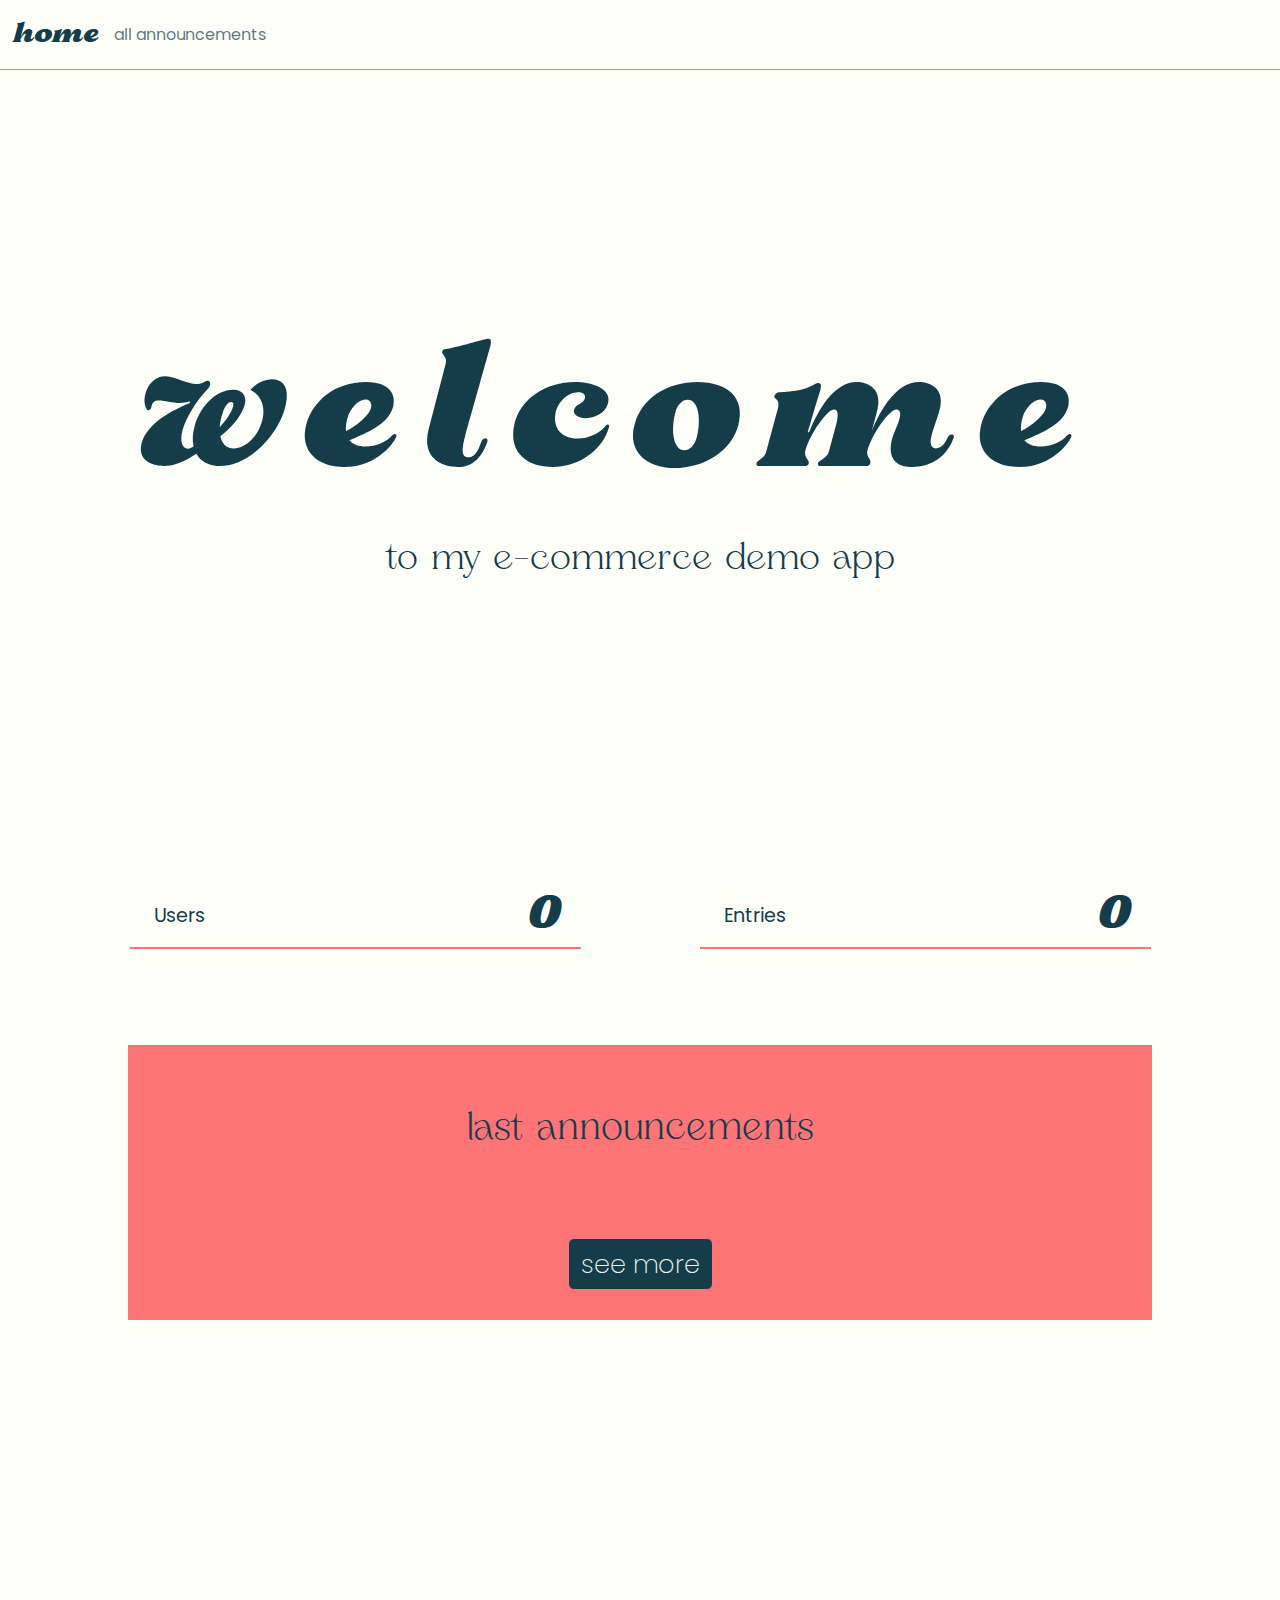
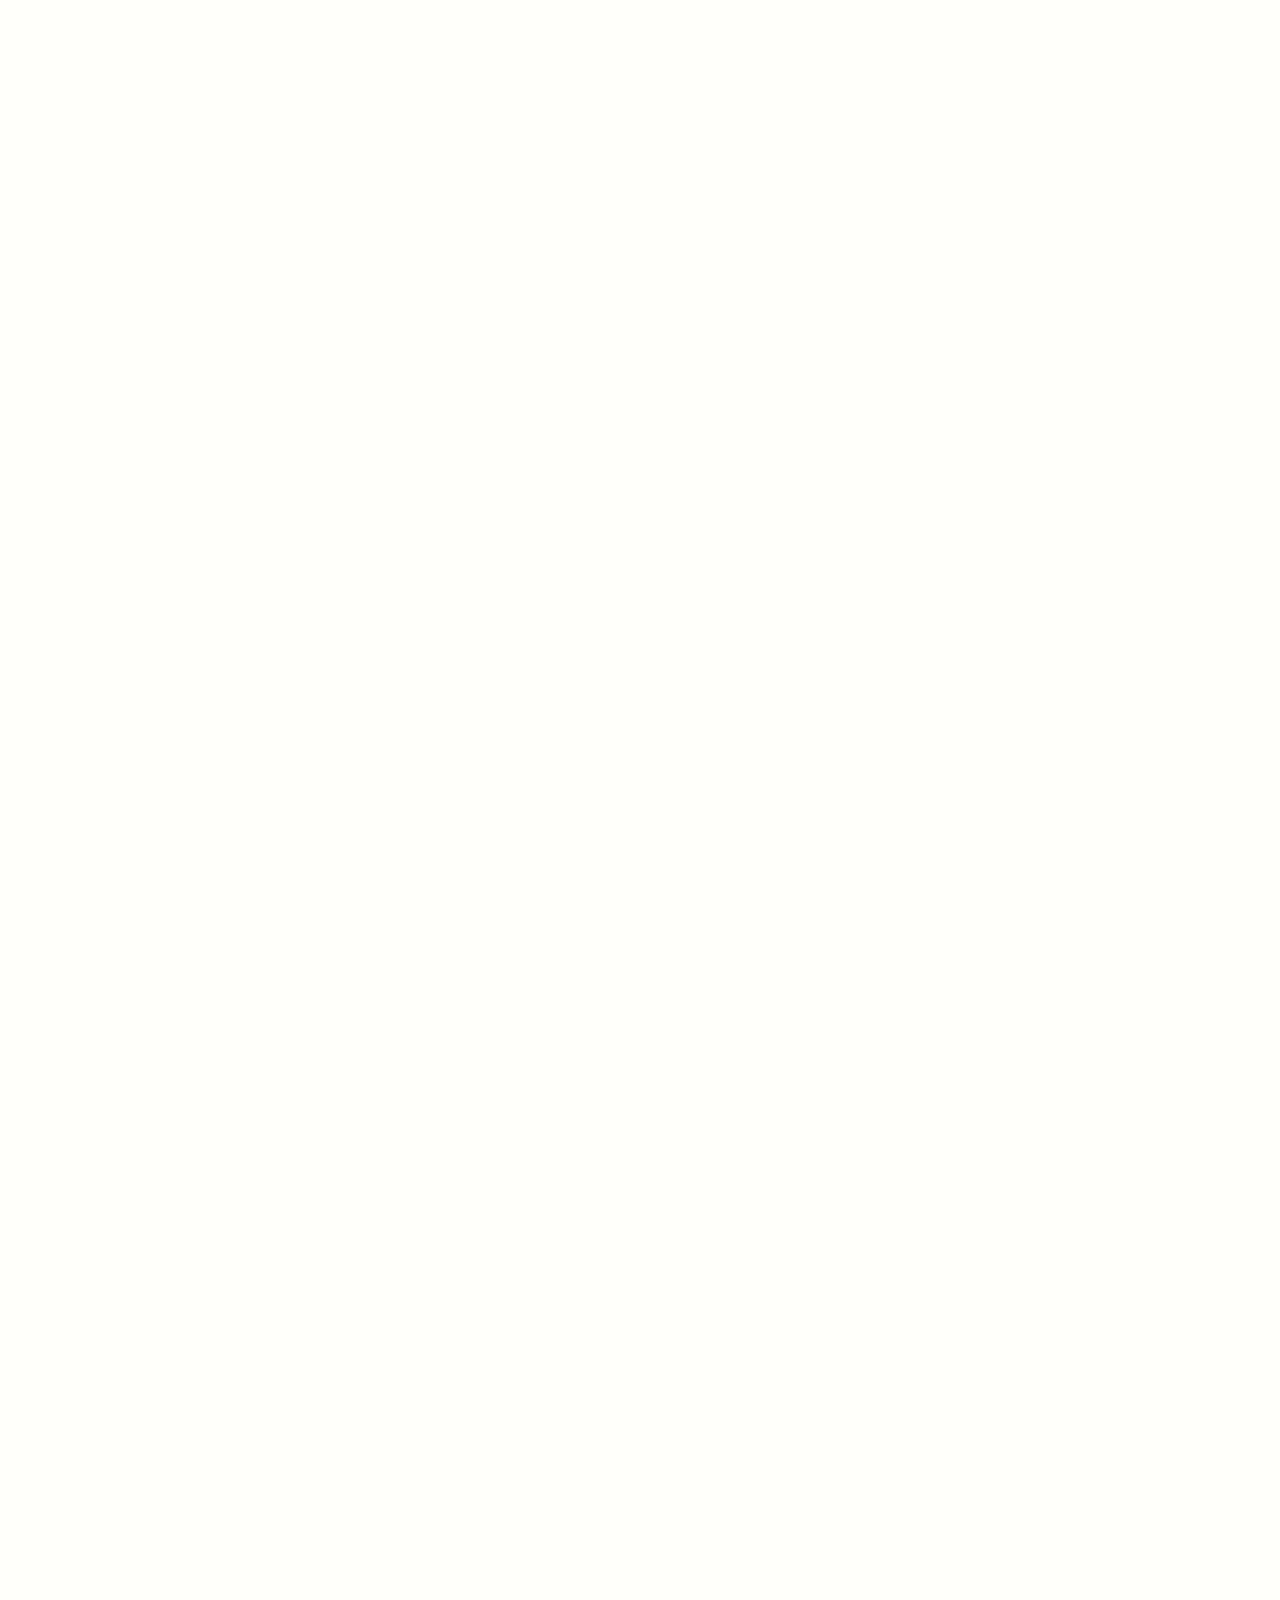
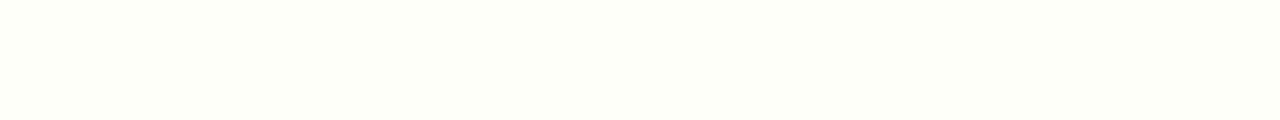
==== index.html @ d99366f7 "last announcements dynamic cards complete" ====
<!doctype html>
<html lang="en">
  <head>
    <meta charset="utf-8">
    <meta name="viewport" content="width=device-width, initial-scale=1">

    <title>E-commerce Demo</title>

    <!-- bootstrap -->
    <link href="https://cdn.jsdelivr.net/npm/bootstrap@5.3.3/dist/css/bootstrap.min.css" rel="stylesheet" integrity="sha384-QWTKZyjpPEjISv5WaRU9OFeRpok6YctnYmDr5pNlyT2bRjXh0JMhjY6hW+ALEwIH" crossorigin="anonymous">
    <!-- my css -->
    <link rel="stylesheet" href="root.css">
    <link rel="stylesheet" href="style.css">
    <!-- media queries -->
    <link rel="stylesheet" href="media-query-index.css">
    <!-- fonts -->
    <link rel="preconnect" href="https://fonts.googleapis.com">
    <link rel="preconnect" href="https://fonts.gstatic.com" crossorigin>
    <link href="https://fonts.googleapis.com/css2?family=Rubik+Doodle+Shadow&display=swap" rel="stylesheet">
    <link rel="preconnect" href="https://fonts.googleapis.com">
    <link rel="preconnect" href="https://fonts.gstatic.com" crossorigin>
    <link href="https://fonts.googleapis.com/css2?family=Poppins:ital,wght@0,100;0,200;0,300;0,400;0,500;0,600;0,700;0,800;0,900;1,100;1,200;1,300;1,400;1,500;1,600;1,700;1,800;1,900&display=swap" rel="stylesheet">
    <!-- fontawsome -->
    <link rel="stylesheet" href="https://cdnjs.cloudflare.com/ajax/libs/font-awesome/6.5.1/css/all.min.css" integrity="sha512-DTOQO9RWCH3ppGqcWaEA1BIZOC6xxalwEsw9c2QQeAIftl+Vegovlnee1c9QX4TctnWMn13TZye+giMm8e2LwA==" crossorigin="anonymous" referrerpolicy="no-referrer" />

  </head>
  <body id="index">

    <!-- navbar -->
    <nav class="navbar navbar-expand-lg sticky-top">
        <div class="container-fluid">
          <a class="navbar-brand" href="index.html">home</a>
          <button class="navbar-toggler" type="button" data-bs-toggle="collapse" data-bs-target="#navbarNav" aria-controls="navbarNav" aria-expanded="false" aria-label="Toggle navigation">
            <div class="navbar-toggler-icon"></div>
          </button>
          <div class="collapse navbar-collapse" id="navbarNav">
            <ul class="navbar-nav">
              <li class="nav-item">
                <a class="nav-link-custom" aria-current="page" href="#">all announcements</a>
              </li>
            </ul>
          </div>
        </div>
    </nav>

    <!-- header -->
    <header class="d-flex align-items-center justify-content-center flex-column">
        <h1 id="title">
          <div style="--index:0">w</div>
          <div style="--index:1">e</div>
          <div style="--index:2">l</div>
          <div style="--index:3">c</div>
          <div style="--index:4">o</div>
          <div style="--index:5">m</div>
          <div style="--index:6">e</div>
        </h1>
        <h2>to my e-commerce demo app</h2>
    </header>

    <!-- statistics -->
    <div class="container container-small">
      <div class="row mb-5 pb-5 justify-content-around statistics-row">
        <div class="col-12 col-md-5 mt-4">
          <div class="d-flex justify-content-between align-items-end border-statistics w-100 px-4">
            <p class="d-inline-block subject-stat">Users</p>
            <p class="d-inline-block numbers-stat" id="reg-users">0</p>
          </div>
        </div>
        <div class="col-12 col-md-5 mt-4">
          <div class="d-flex justify-content-between align-items-end border-statistics w-100 px-4">
            <p class="d-inline-block subject-stat">Entries</p>
            <p class="d-inline-block numbers-stat" id="total-ann">0</p>
          </div>
        </div>
      </div>
    </div>

    <!-- last announcements -->
    <div class="last-ann-container text-center">
      <h3>last announcements</h3>
      <div class="row m-0 px-5 text-start" id="cards-wrapper">
        <!-- dynamic cards -->
      </div>
      <div id="last-ann-bnt-wrapper">
        <button id="last-ann-btn" class="btn mt-4">see more</button>
      </div>
    </div>

    <main>
      <div class="container" style="height: 2000px;">
      </div>
    </main>

    <!-- js links -->
    <script src="https://cdn.jsdelivr.net/npm/bootstrap@5.3.3/dist/js/bootstrap.bundle.min.js" integrity="sha384-YvpcrYf0tY3lHB60NNkmXc5s9fDVZLESaAA55NDzOxhy9GkcIdslK1eN7N6jIeHz" crossorigin="anonymous"></script>
    <script src="script.js"></script>

  </body>
</html>
---- root.css ----
:root {
    --white: rgb(255, 255, 250);
    --cream: rgb(235, 245, 238);
    --pink: rgb(255, 116, 119);
    --dark: rgb(20, 60, 73);
}

.myBorder {
    border: 1px solid red;
}

.myBorderTwo {
    border: 1px solid blue;
}

* {
    color: var(--dark);
    font-family: "poppins", "helvetica", sans-serif;
}

body {
    background-color: var(--white);
}


@font-face {
    font-family: "ElanorBold";
    src: url(./my-fonts/ElanorFreePersonalUse-ExBdIt.otf);
}

@font-face {
    font-family: "ElanorLight";
    src: url(./my-fonts/ElanorFreePersonalUse-ExtLt.otf);
}
---- style.css ----
/* NAVBAR */

.navbar {
    background-color: var(--white);
    border-bottom: 1px solid var(--pink);
    color: var(--black);
}

.navbar-brand {
    font-family: "ElanorBold";
    font-size: 1.8rem;
    color: var(--dark);
}

#index .nav-link-custom {
    color: rgba(20, 60, 73, 0.7);
    text-decoration: none;

    &:hover {
        color: var(--dark);
    }

    &:active {
        color: var(--dark);
    }
}


/* HEADER */

#index header {
    height: 85vh;
}

#index h2 {
    font-family: "ElanorLight";
}

#title div {
    font-family: "ElanorBold";
    display: inline-block;
    animation: welcomeHalf 2s ease-in-out infinite;
    animation-delay: calc(.15s*var(--index));
}

@keyframes welcomeFull {
    0% {
        color: var(--black);
        transform: translateX(-40px);
        letter-spacing: 10px;
    }
    30%{
        color: var(--pink);
    }
    50% {
        transform: translateX(60px);
        letter-spacing: 44px;
    }
    60% {
        color: var(--dark);
    }
    100% {
        transform: translateX(-40px);
        letter-spacing: 10px;
    }
}

@keyframes welcomeHalf {
    0%, 10% {
        color: var(--black);
    }
    50% {
        color: var(--pink);
    }
    90%, 100% {
        color: var(--black);
    }
}


/* STATISTICS */


.border-statistics {
    border-bottom: 2px solid var(--pink);
}

.subject-stat {
    font-family: "poppins", Helvetica, sans-serif;
    font-weight: 400;
    font-size: 1.2rem;
}

.numbers-stat {
    font-family: "ElanorBold";
    font-size: 3rem;
    transform: translateY(20px);
}


/* LAST ANNOUNCEMENTS */

.cards-wrapper {
    transition: 1s ease;
    padding-right: 100px;
}

::-webkit-scrollbar{
    background: transparent;

}

html {
    scroll-behavior: smooth;
}

.last-ann-container {
    margin: 0 10%;
    background-color: var(--pink);
    padding-bottom: 30px;

    & h3 {
        font-family: "ElanorLight";
        font-size: calc(1.8rem + .9vw);
        margin: 0;
        padding: 60px 0;
    }
}

.card-img-top {
    width: 100%;
    padding-top: 50%;
    border: 20px solid white;
    background-size: contain;
    background-origin: padding-box;
    background-position: center;
    background-repeat: no-repeat;
    background-color: var(--white);
}

.card-body {
    background-color: var(--cream);
    border-radius: 0 0 0.375rem 0.375rem;

    & h5 {
        font-weight: 400;
        font-size: calc(.7rem + .8vw);
    }

    & .card-text {
        font-weight: 200;
        font-size: calc(.7rem + .3vw);
    }

    & .price {
        font-weight: 400;
        font-size: calc(.7rem + .3vw);
    }
}


.fa-bag-shopping {
    font-size: 1.2rem;
}

.btn-buy {
    border: 1px solid var(--pink);
    background-color: var(--pink);

    &:hover {
        border: 1px solid var(--dark);
        background-color: var(--cream);
        color: var(--dark);
    }

    &:active {
        box-shadow: inset 0 0 2px 0px var(--dark);
    }
}

#last-ann-btn {
    font-weight: 200;
    font-size: calc(1.2rem + .5vw);
    border: 1px solid var(--pink);
    background-color: var(--dark);
    color: var(--cream);

    &:hover {
        border: 1px solid var(--dark);
        background-color: var(--cream);
        color: var(--dark);
    }

    &:active {
        box-shadow: inset 0 0 2px 0px var(--dark);
    }
}
---- media-query-index.css ----
/* Extra small */
@media (max-width: 575px) {

    /* HEADER */

    #title div {
        font-size: 18vw;
        letter-spacing: -5px;
        transform: translateX(-1.1vw);
    }

    #index h2 {
        font-size: 5.5vw;
    }

    /* STATISTICS */
    .container-small {
        width: 80%;
    }

    /* LAST ANNOUNCEMENTS */
    #cards-wrapper {
        overflow-x: auto; 
        flex-wrap: nowrap;
    }

}
  
/* Small */
@media (min-width: 576px) {

    /* HEADER */

    #title div {
        font-size: 18vw;
        transform: translateX(-0.8vw);
    }

    #index h2 {
        font-size: 4vw;
    }

}
  
/* Medium */
@media (min-width: 769px) {

    /* HEADER */
    #index h2 {
        font-size: 3vw;
    }

}
  
/* Large */
@media (min-width: 992px) {

    /* HEADER */
    #title div {
        font-size: 14vw;
        letter-spacing: 10px;
        transform: translateX(-40px);
        animation: welcomeFull 2s ease-in-out infinite;
        animation-delay: calc(.15s*var(--index));
    }
}
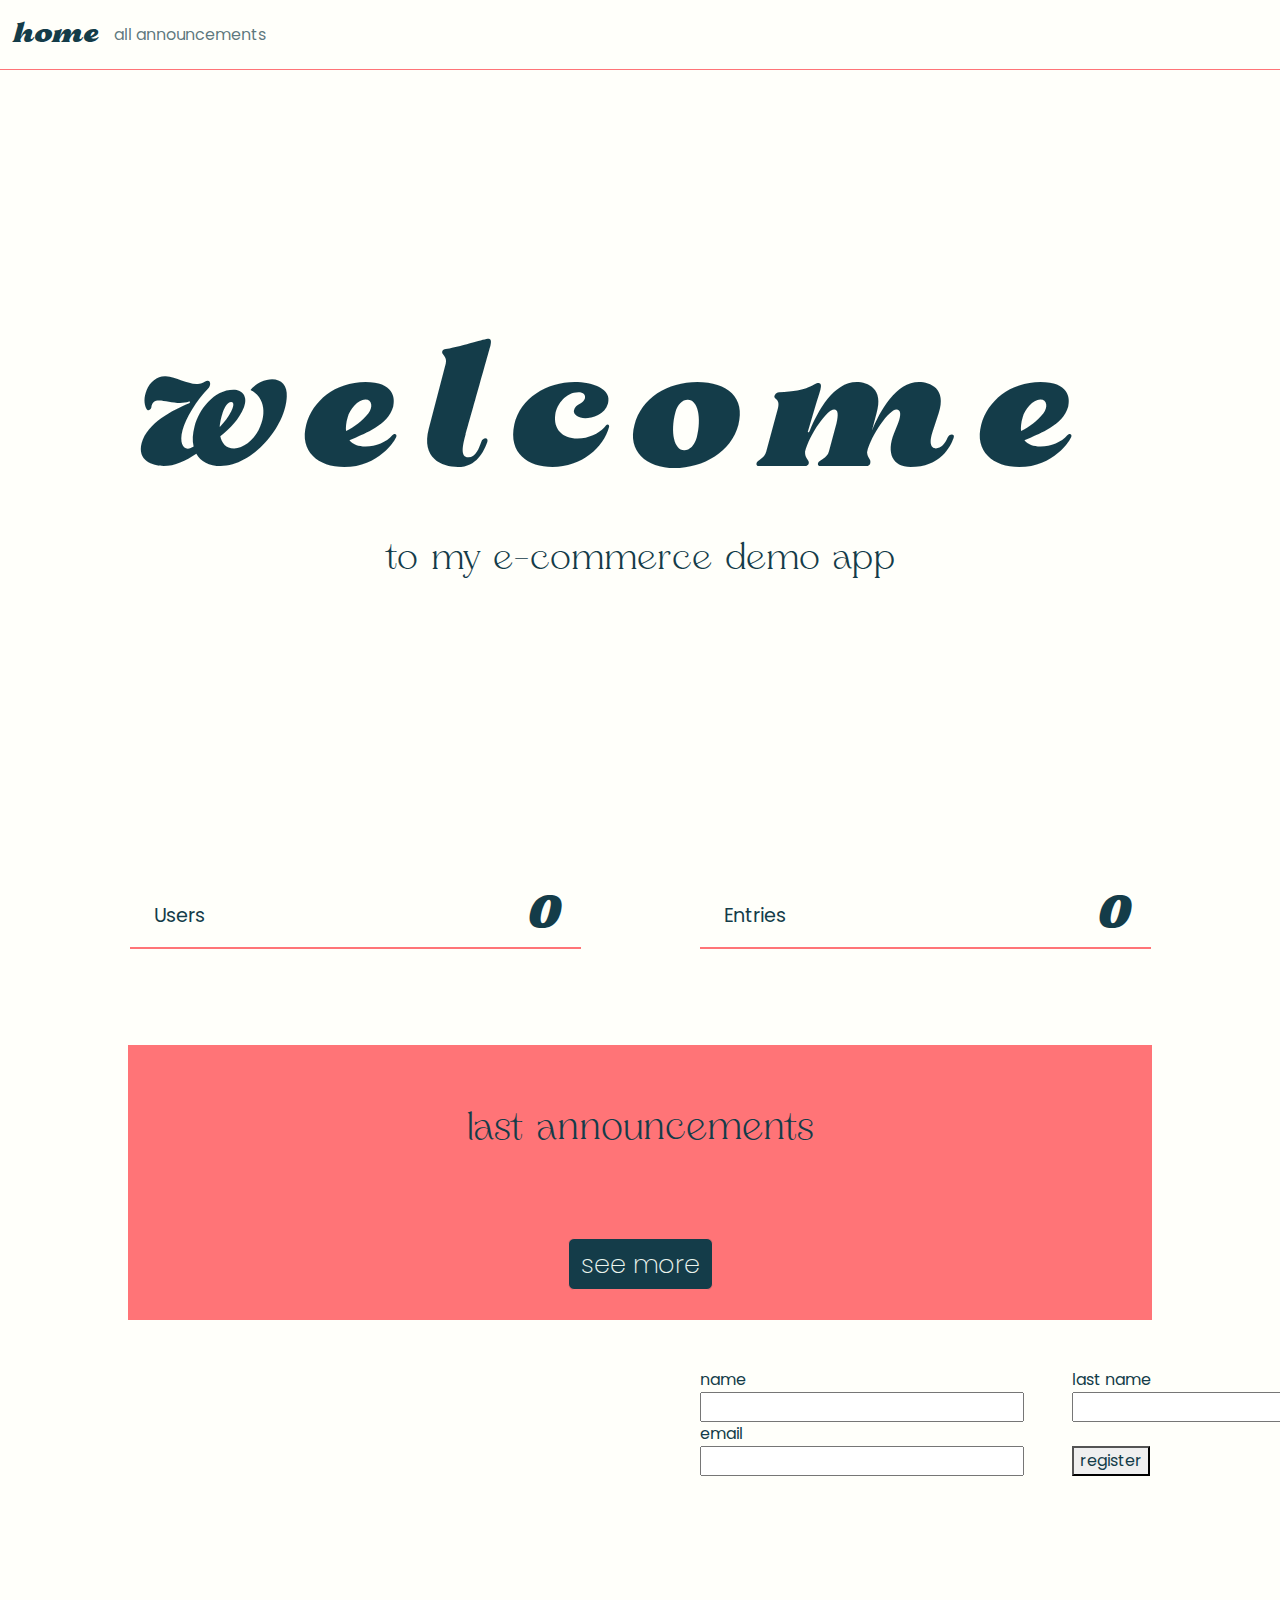
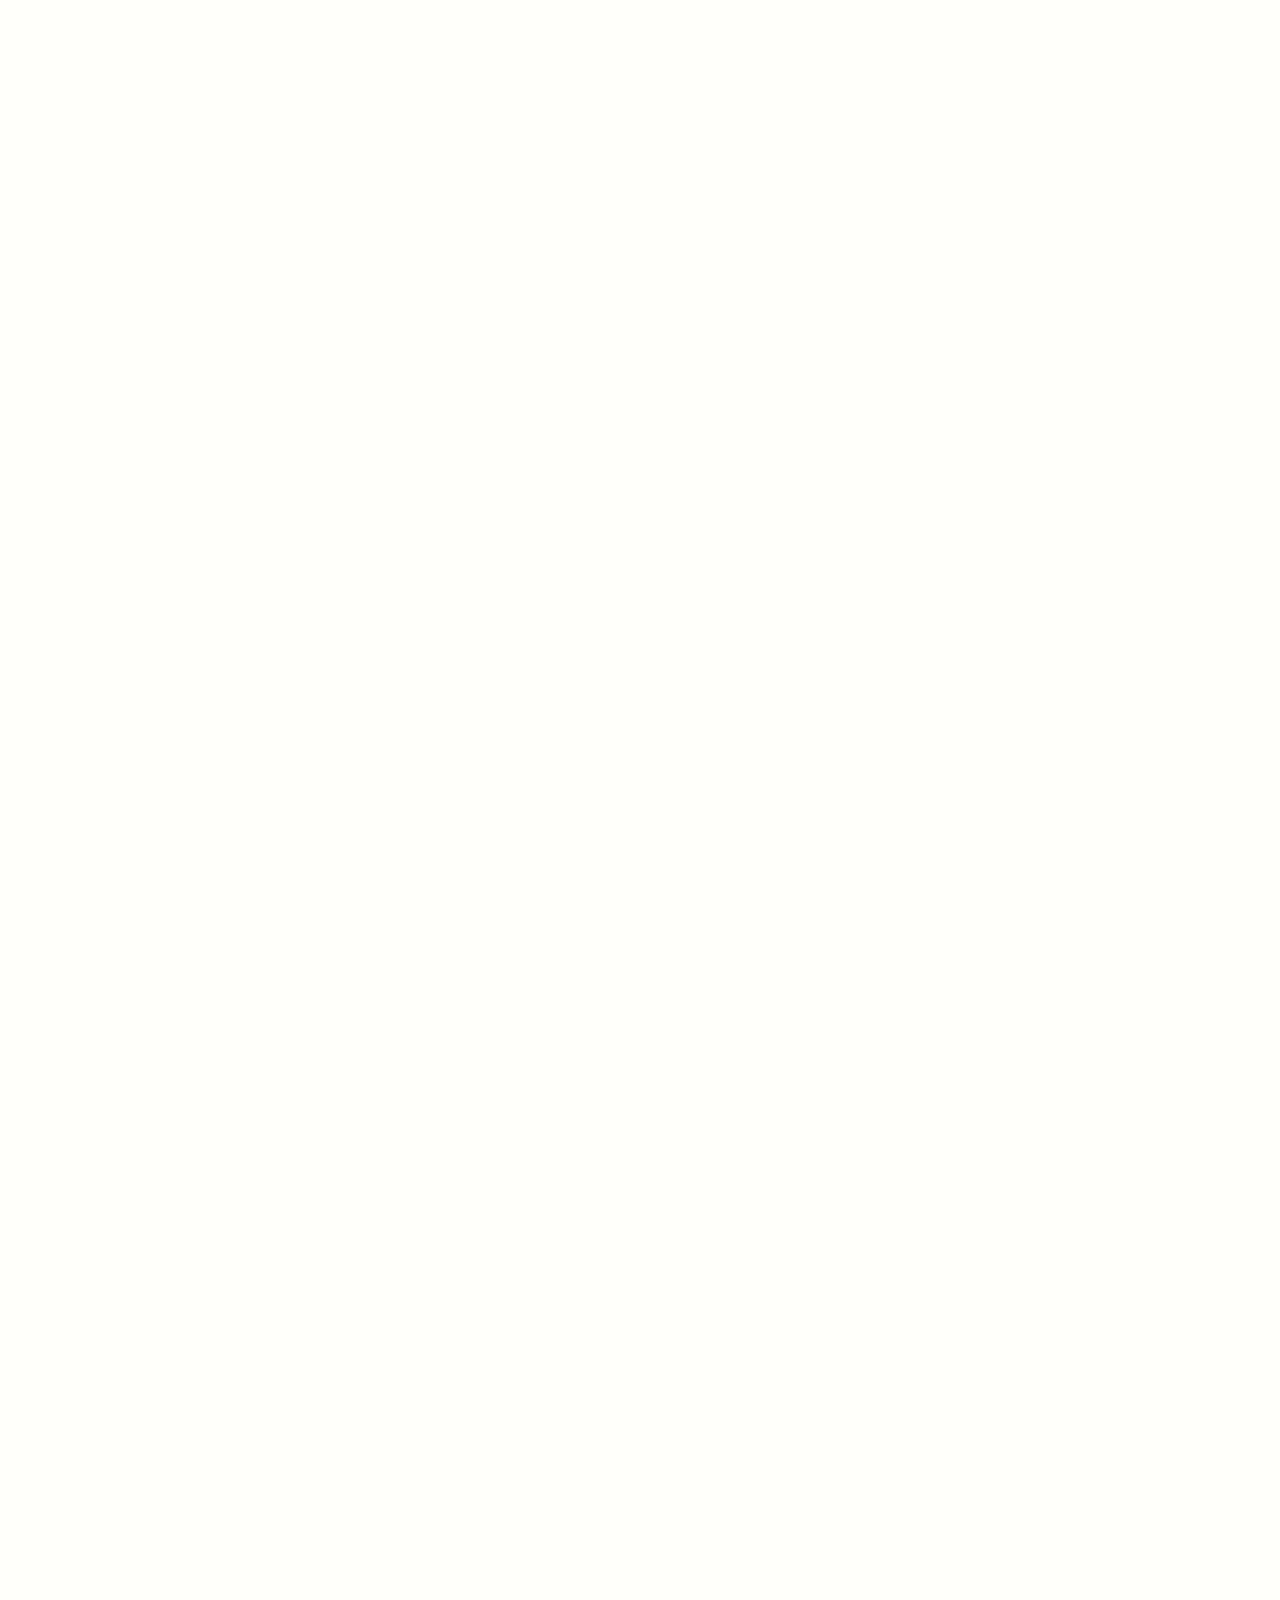
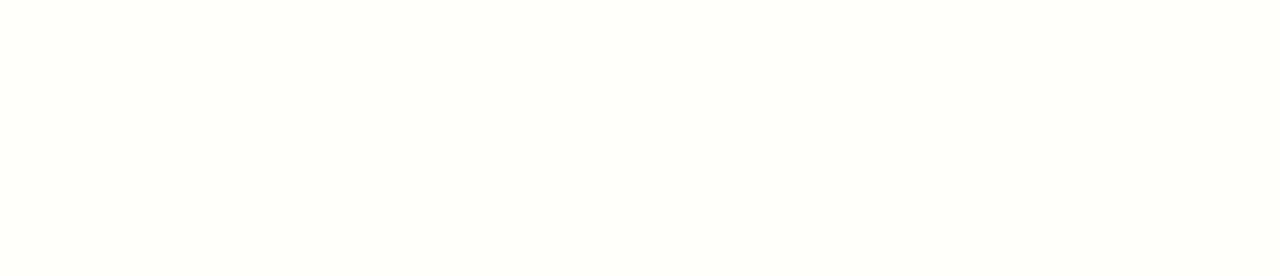
==== commit 3bb989cd: "half day commit, start section promotion" ====
--- a/index.html
+++ b/index.html
@@ -86,6 +86,43 @@
       </div>
     </div>
 
+    <!-- promotion -->
+    <div class="container mt-5">
+      <div class="row justify-content-around">
+
+
+        <div class="col-12 col-md-5">
+          
+        </div>
+
+
+        <div class="col-12 col-md-5">
+          <div class="d-flex">
+            <div class="me-5">
+              <label for="name" class="d-block">name</label>
+              <input name="name" type="text">
+            </div>
+            <div>
+              <label for="last-name" class="d-block">last name</label>
+              <input name="last-name" type="text">
+            </div>
+          </div>
+          <div class="d-flex">
+            <div class="me-5">
+              <label for="email" class="d-block ">email</label>
+              <input name="email" type="email">
+            </div>
+            <div class="mt-auto">
+              <button id="btn-register">register</button>
+            </div>
+          </div>
+        </div>
+
+
+      </div>
+    </div>
+
+
     <main>
       <div class="container" style="height: 2000px;">
       </div>
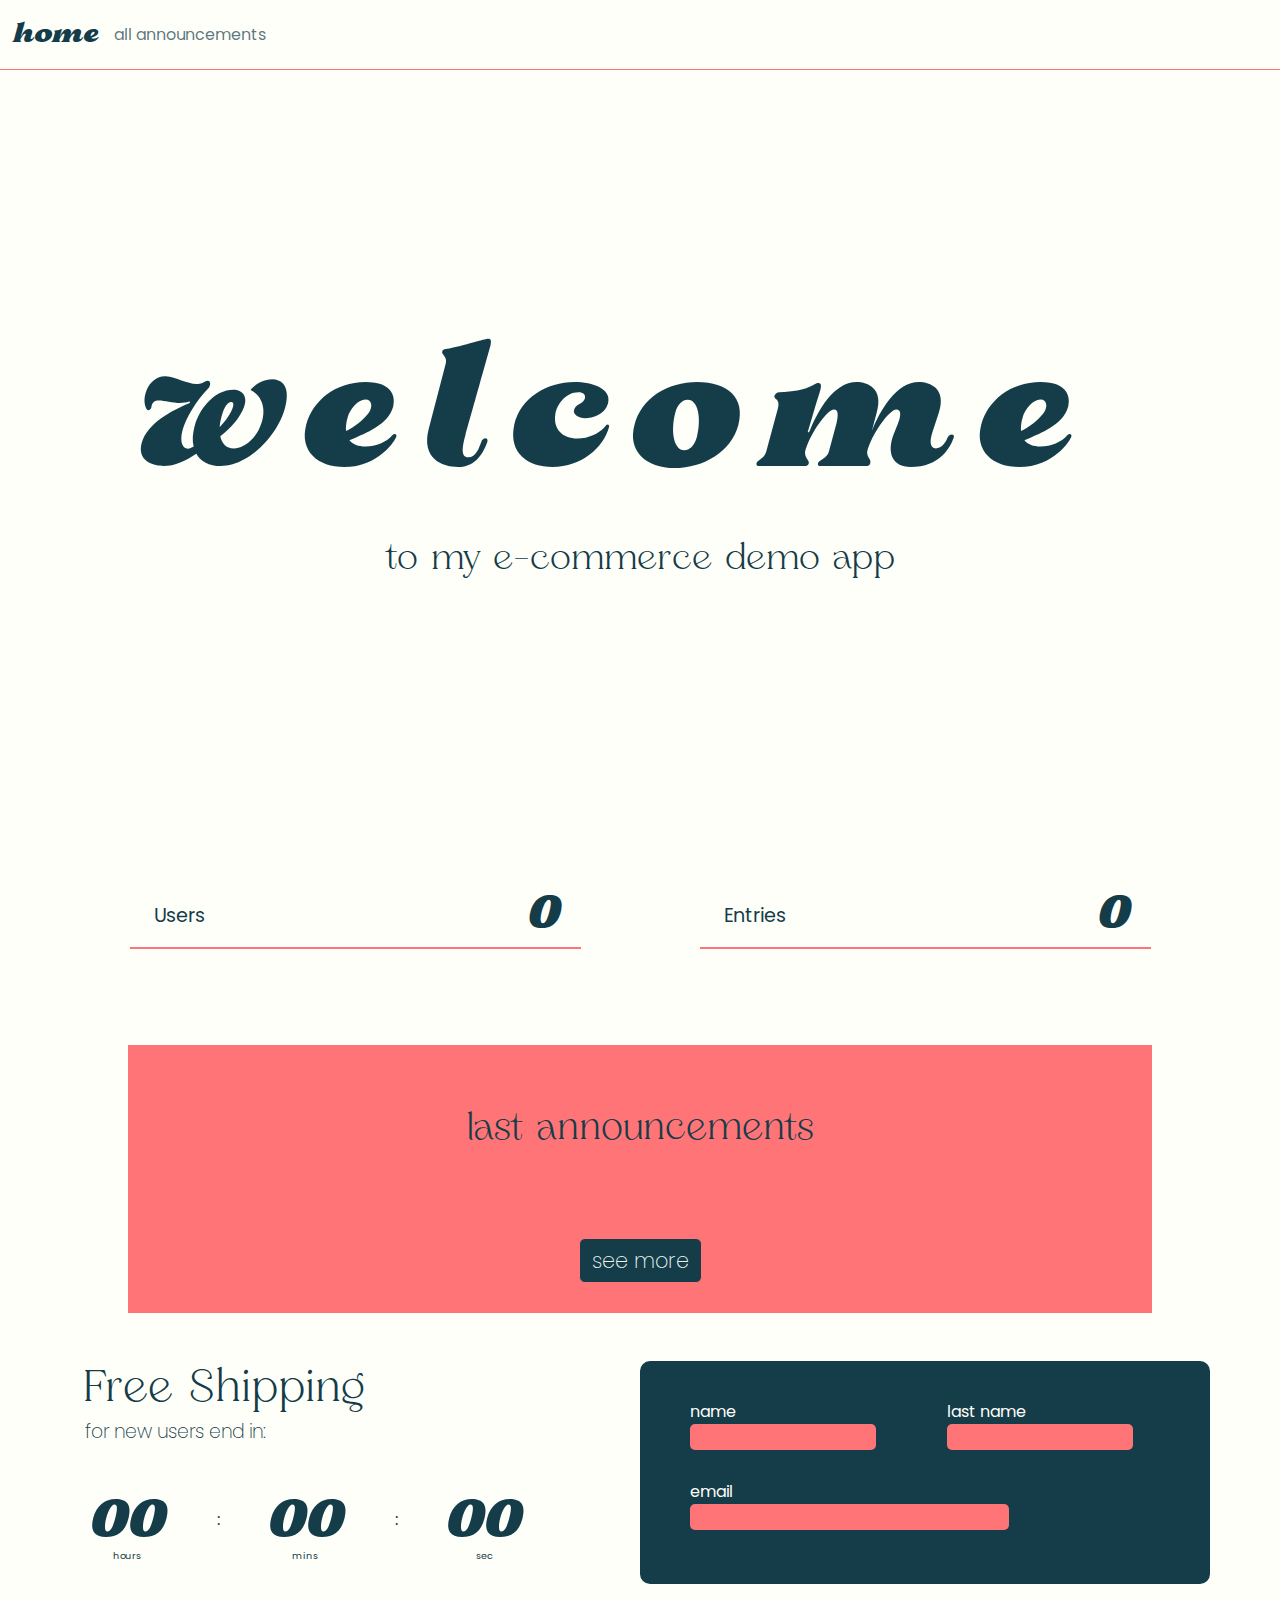
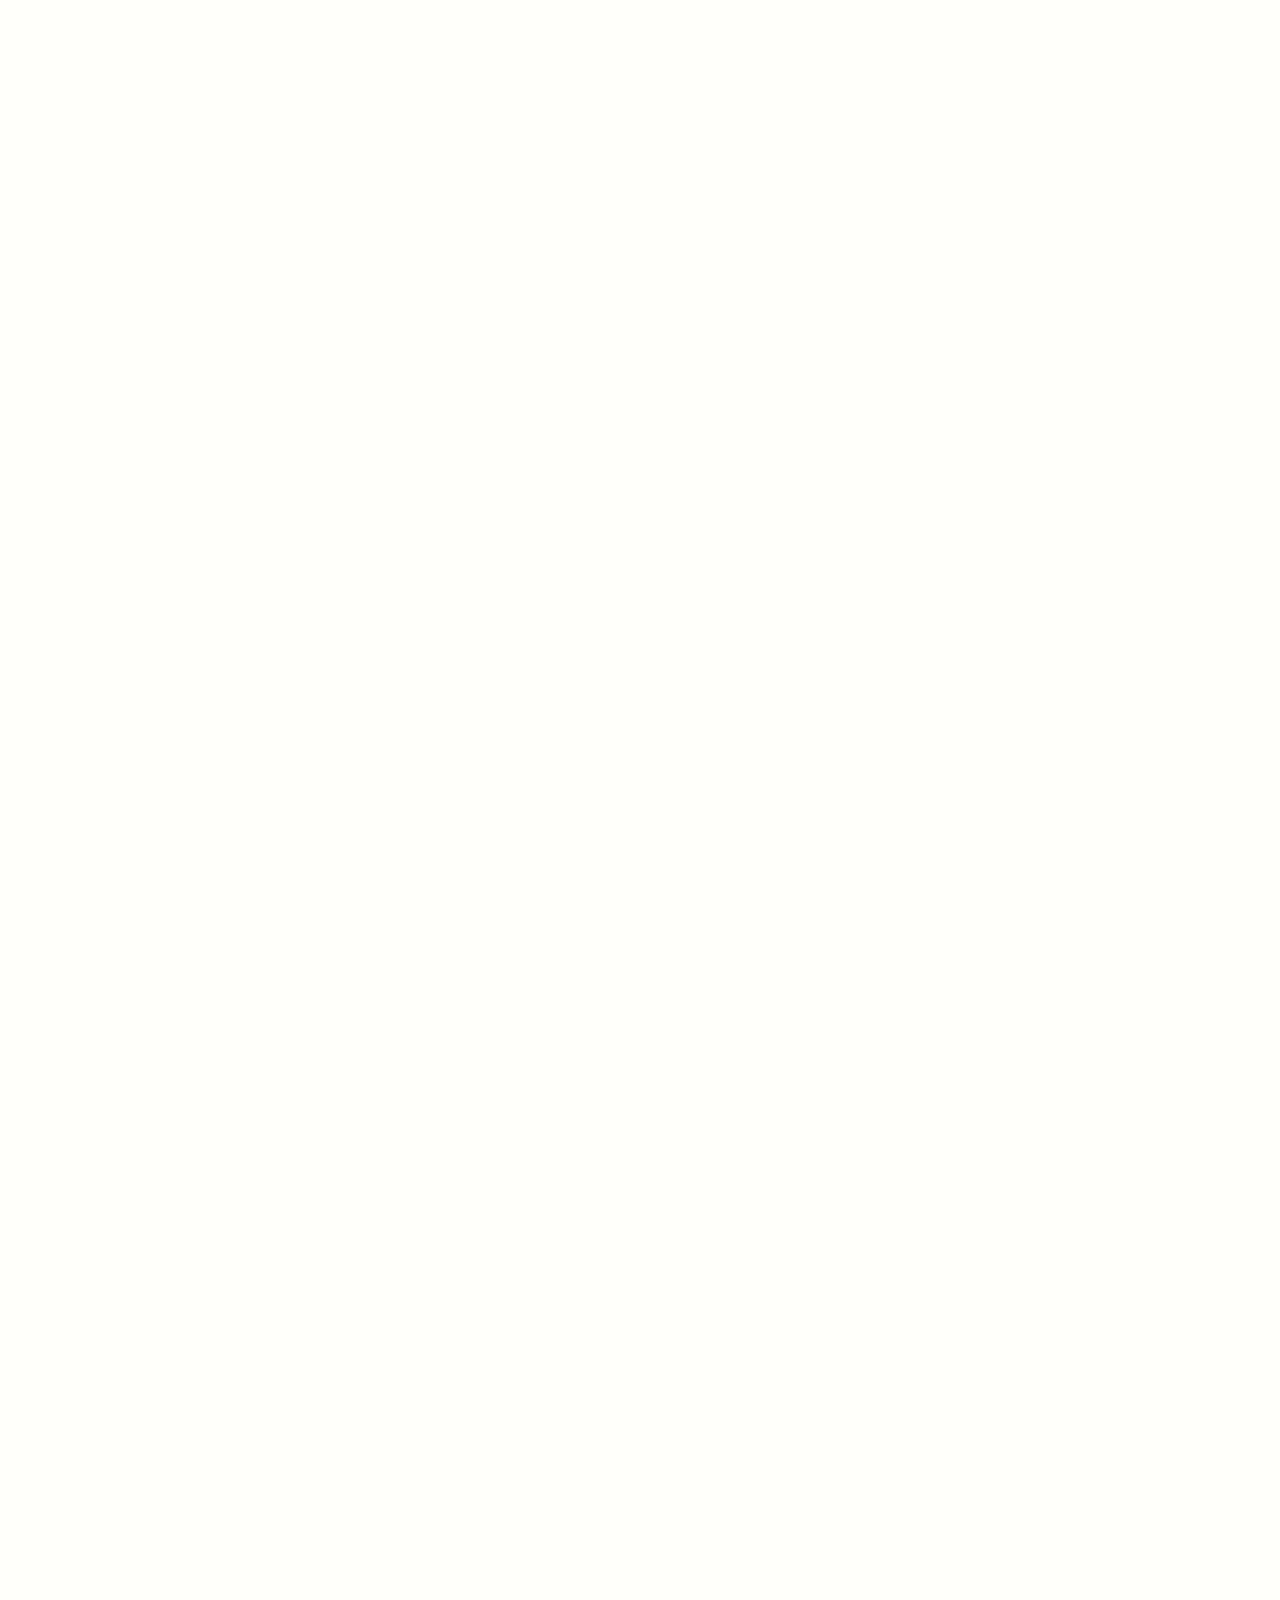
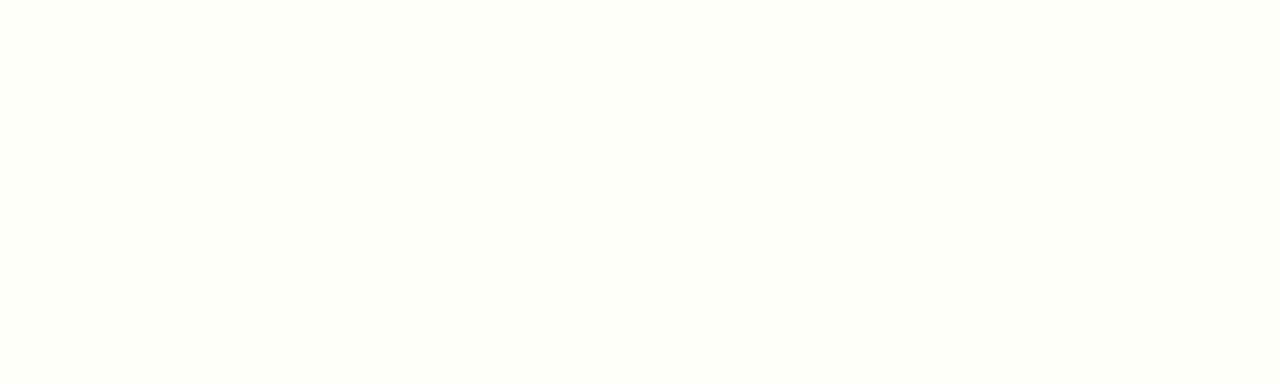
==== commit 3a5217b0: "progress section promotion" ====
--- a/index.html
+++ b/index.html
@@ -88,37 +88,59 @@
 
     <!-- promotion -->
     <div class="container mt-5">
-      <div class="row justify-content-around">
-
-
-        <div class="col-12 col-md-5">
-          
-        </div>
-
-
-        <div class="col-12 col-md-5">
-          <div class="d-flex">
-            <div class="me-5">
-              <label for="name" class="d-block">name</label>
-              <input name="name" type="text">
-            </div>
-            <div>
-              <label for="last-name" class="d-block">last name</label>
-              <input name="last-name" type="text">
+      <div class="row justify-content-between">
+        <!-- counter -->
+        <div class="col-12 col-lg-5">
+          <div class="row">
+            <div class="col-12 mb-1 mb-lg-2 text-center text-lg-start promotion-titles">
+              <h5>Free Shipping</h5>
+              <p>for new users end in:</p>
             </div>
           </div>
-          <div class="d-flex">
-            <div class="me-5">
-              <label for="email" class="d-block ">email</label>
-              <input name="email" type="email">
+          
+          <!-- time -->
+          <div class="row justify-content-between">
+            <div class="col-3 time">
+              <p class="text-center m-0 time">00</p>
+              <p class="text-center time-tag">hours</p>
             </div>
-            <div class="mt-auto">
-              <button id="btn-register">register</button>
+            <div class="col-1 time-symbol text-center my-auto">:</div>
+            <div class="col-3 time">
+              <p class="text-center m-0 time">00</p>
+              <p class="text-center time-tag">mins</p>
+            </div>
+            <div class="col-1 time-symbol text-center my-auto">:</div>
+            <div class="col-3 time">
+              <p class="text-center m-0 time">00</p>
+              <p class="text-center time-tag">sec</p>
             </div>
           </div>
         </div>
-
-
+        
+        <!-- form -->
+        <div class="form col-12 col-lg-6 d-flex flex-column justify-content-around">
+          <!-- name - last name -->
+          <div class="row">
+            <div class="col-6">
+              <div>
+                <label class="d-block" for="name">name</label>
+                <input class="" name="name" type="text" style="width: 80%;">
+              </div>
+            </div>
+            <div class="col-6">
+              <label class="d-block" for="last-name">last name</label>
+              <input class="" name="name" type="text" style="width: 80%;">
+            </div>
+          </div>
+          <!-- email - button -->
+          <div class="row">
+            <div class="col-8">
+              <label class="d-block" for="email">email</label>
+              <input class="" name="email" type="text" style="width: 100%;">
+            </div>
+            <div class="col-4">ciao</div>
+          </div>
+        </div>
       </div>
     </div>
 
--- a/root.css
+++ b/root.css
@@ -5,11 +5,11 @@
     --dark: rgb(20, 60, 73);
 }
 
-.myBorder {
+.B {
     border: 1px solid red;
 }
 
-.myBorderTwo {
+.A {
     border: 1px solid blue;
 }
 
--- a/style.css
+++ b/style.css
@@ -180,7 +180,7 @@
 
 #last-ann-btn {
     font-weight: 200;
-    font-size: calc(1.2rem + .5vw);
+    font-size: calc(.9rem + .5vw);
     border: 1px solid var(--pink);
     background-color: var(--dark);
     color: var(--cream);
@@ -194,4 +194,55 @@
     &:active {
         box-shadow: inset 0 0 2px 0px var(--dark);
     }
+}
+
+
+/* PROMOTION */
+
+.time {
+    font-family: "ElanorBold";
+    font-size: 3.5rem;
+    /* transform: translateY(5px); */
+    transform: translate(-2px, 5px);
+}
+
+.time-tag {
+    font-size: .6rem;
+    transform: translateY(-10px);
+}
+
+.time-symbol {
+    font-size: 1rem;
+    transform: translateY(-7px);
+}
+
+.promotion-titles {
+    & h5 {
+        margin: 0;
+        font-family: "ElanorLight";
+        font-size: calc(2rem + 1.2vw);
+    }
+
+    & p {
+        font-weight: 200;
+        font-size: calc(0.7rem + .6vw);
+        transform: translateX(3px);
+    }
+}
+
+.form {
+    background-color: var(--dark);
+    border-radius: 10px;
+    padding: 25px 30px 40px 50px;
+
+    & label {
+        color: var(--white);
+    }
+
+    & input {
+        background-color: var(--pink);
+        border: none;
+        border-radius: 5px;
+    }
+
 }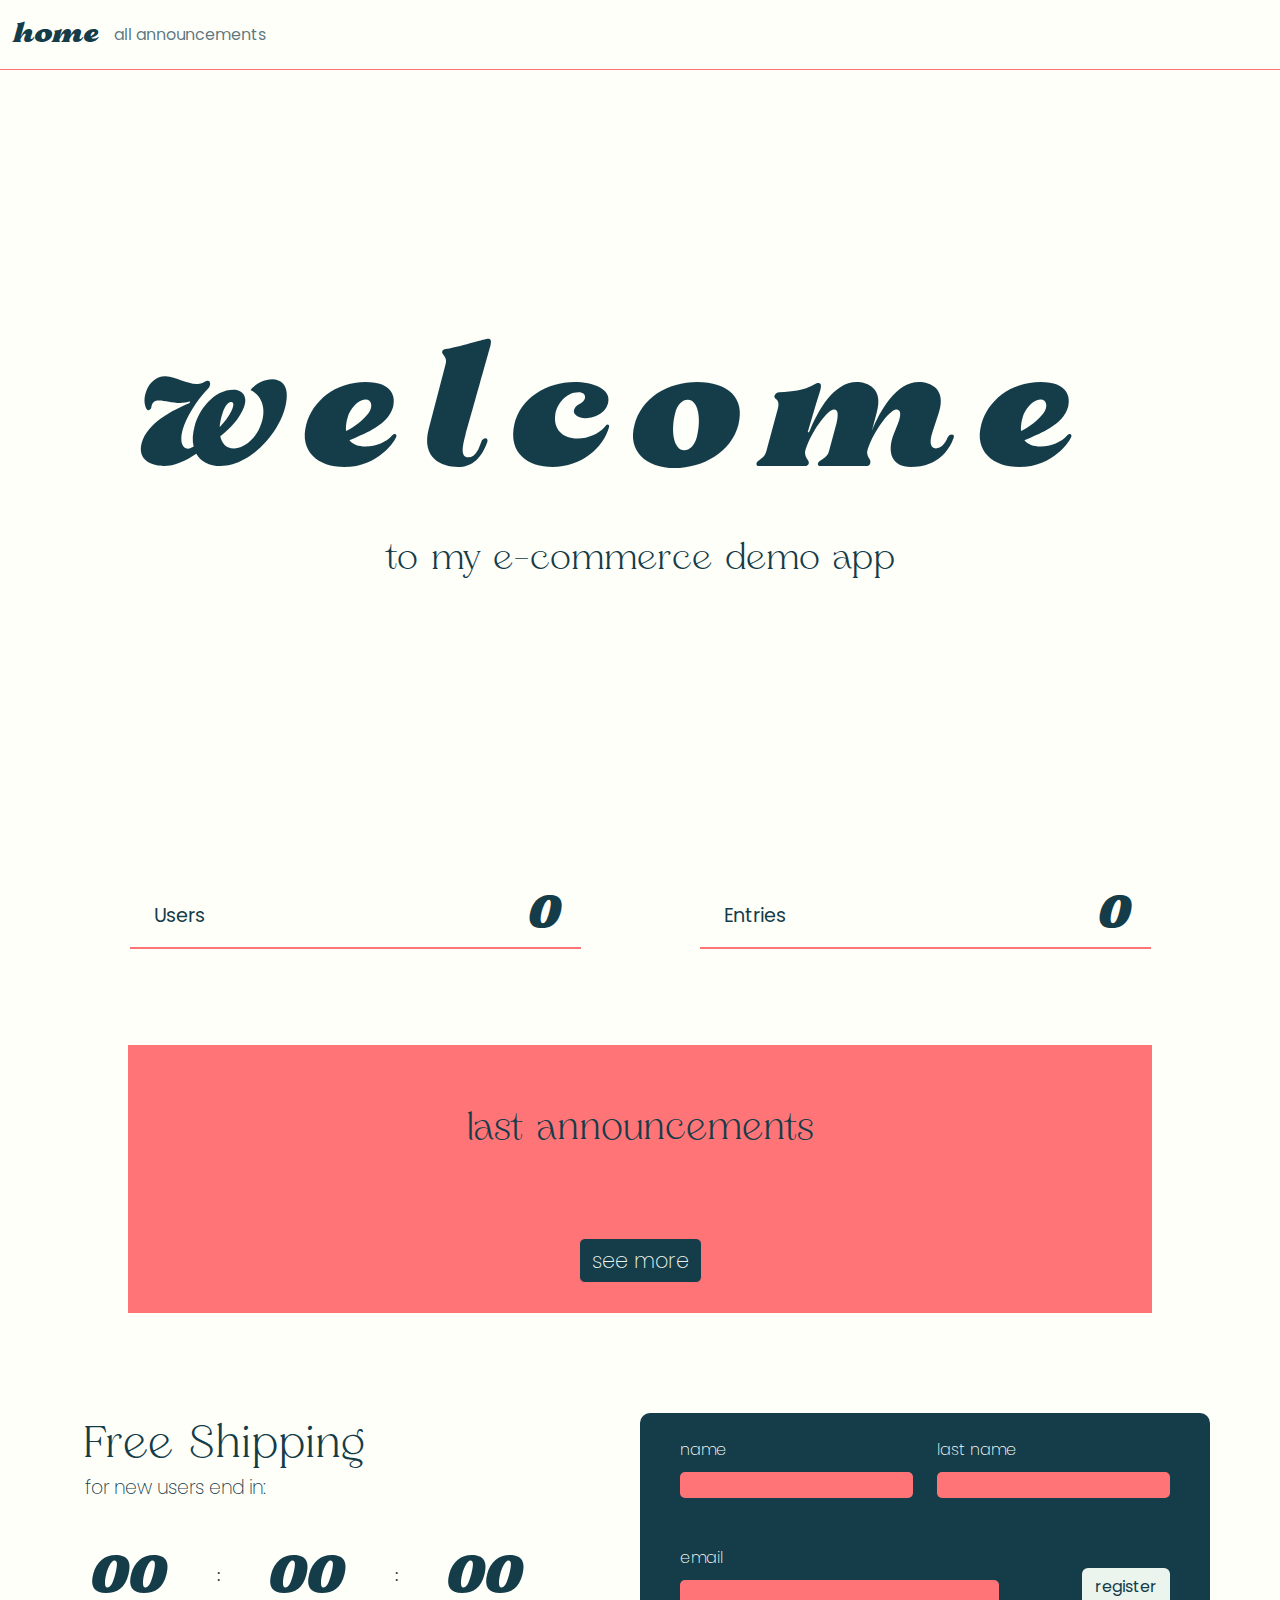
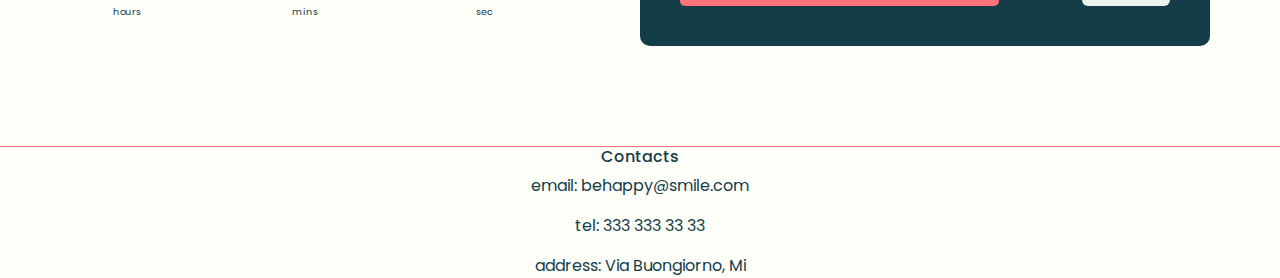
==== commit d25c8b28: "section promotion static complete" ====
--- a/index.html
+++ b/index.html
@@ -87,10 +87,10 @@
     </div>
 
     <!-- promotion -->
-    <div class="container mt-5">
+    <div class="container promotion-margin">
       <div class="row justify-content-between">
         <!-- counter -->
-        <div class="col-12 col-lg-5">
+        <div class="col-12 col-lg-5 pt-1">
           <div class="row">
             <div class="col-12 mb-1 mb-lg-2 text-center text-lg-start promotion-titles">
               <h5>Free Shipping</h5>
@@ -118,37 +118,45 @@
         </div>
         
         <!-- form -->
-        <div class="form col-12 col-lg-6 d-flex flex-column justify-content-around">
-          <!-- name - last name -->
-          <div class="row">
-            <div class="col-6">
-              <div>
-                <label class="d-block" for="name">name</label>
-                <input class="" name="name" type="text" style="width: 80%;">
+        <div class="form col-12 col-lg-6">
+          <form action="" class="d-flex flex-column justify-content-around h-100">
+            <!-- name - last name -->
+            <div class="row">
+              <div class="col-6">
+                <div>
+                  <label class="d-block" for="name">name</label>
+                  <input class="" name="name" type="text">
+                </div>
+              </div>
+              <div class="col-6">
+                <label class="d-block" for="last-name">last name</label>
+                <input class="" name="name" type="text">
               </div>
             </div>
-            <div class="col-6">
-              <label class="d-block" for="last-name">last name</label>
-              <input class="" name="name" type="text" style="width: 80%;">
+            <!-- email - button -->
+            <div class="row pt-3 pt-sm-5">
+              <div class="col-12 col-sm-8">
+                <label class="d-block" for="email">email</label>
+                <input class="" id="email" type="text">
+              </div>
+              <div class="col-12 col-sm-4 mt-5 mt-sm-0 d-flex justify-content-center justify-content-sm-end align-items-end">
+                <button type="button" class="btn btn-register " data-dismiss="modal">register</button>
+              </div>
             </div>
-          </div>
-          <!-- email - button -->
-          <div class="row">
-            <div class="col-8">
-              <label class="d-block" for="email">email</label>
-              <input class="" name="email" type="text" style="width: 100%;">
-            </div>
-            <div class="col-4">ciao</div>
-          </div>
+          </form>
         </div>
       </div>
     </div>
 
-
-    <main>
-      <div class="container" style="height: 2000px;">
+    <!-- footer -->
+    <footer>
+      <div class="text-center">
+        <h6>Contacts</h6>
+        <p>email: <span>behappy@smile.com</span></p>
+        <p>tel: <span>333 333 33 33</span></p>
+        <p>address: <span>Via Buongiorno, Mi</span></p>
       </div>
-    </main>
+    </footer>
 
     <!-- js links -->
     <script src="https://cdn.jsdelivr.net/npm/bootstrap@5.3.3/dist/js/bootstrap.bundle.min.js" integrity="sha384-YvpcrYf0tY3lHB60NNkmXc5s9fDVZLESaAA55NDzOxhy9GkcIdslK1eN7N6jIeHz" crossorigin="anonymous"></script>
--- a/root.css
+++ b/root.css
@@ -2,7 +2,8 @@
     --white: rgb(255, 255, 250);
     --cream: rgb(235, 245, 238);
     --pink: rgb(255, 116, 119);
-    --dark: rgb(20, 60, 73);
+    --dark: #143c49;
+    --secondary-dark: #455C63;
 }
 
 .B {
--- a/style.css
+++ b/style.css
@@ -199,6 +199,10 @@
 
 /* PROMOTION */
 
+.promotion-margin {
+    margin-top: 100px;
+}
+
 .time {
     font-family: "ElanorBold";
     font-size: 3.5rem;
@@ -230,19 +234,43 @@
     }
 }
 
+
 .form {
     background-color: var(--dark);
     border-radius: 10px;
-    padding: 25px 30px 40px 50px;
+    padding: 25px 40px 40px 40px;
 
     & label {
         color: var(--white);
+        margin-bottom: 10px;
+        font-weight: 200;
     }
 
     & input {
         background-color: var(--pink);
         border: none;
         border-radius: 5px;
-    }
-
-}+        width: 100%;
+
+    }
+        
+    .btn-register {
+        font-weight: 400;
+        color: var(--dark);
+        background-color: var(--cream);
+    }
+    
+    @media (max-width: 992px) {
+        margin-top: 50px;
+    }
+}
+
+
+/* FOOTER */
+
+footer {
+    height: 100px;
+    margin-top: 100px;
+    border-top: 1px solid var(--pink);
+    color: var(--dark);
+}
--- a/media-query-index.css
+++ b/media-query-index.css
@@ -1,8 +1,13 @@
 /* Extra small */
 @media (max-width: 575px) {
 
+    .container {
+        width: 90%;
+    }
+
+    
+
     /* HEADER */
-
     #title div {
         font-size: 18vw;
         letter-spacing: -5px;
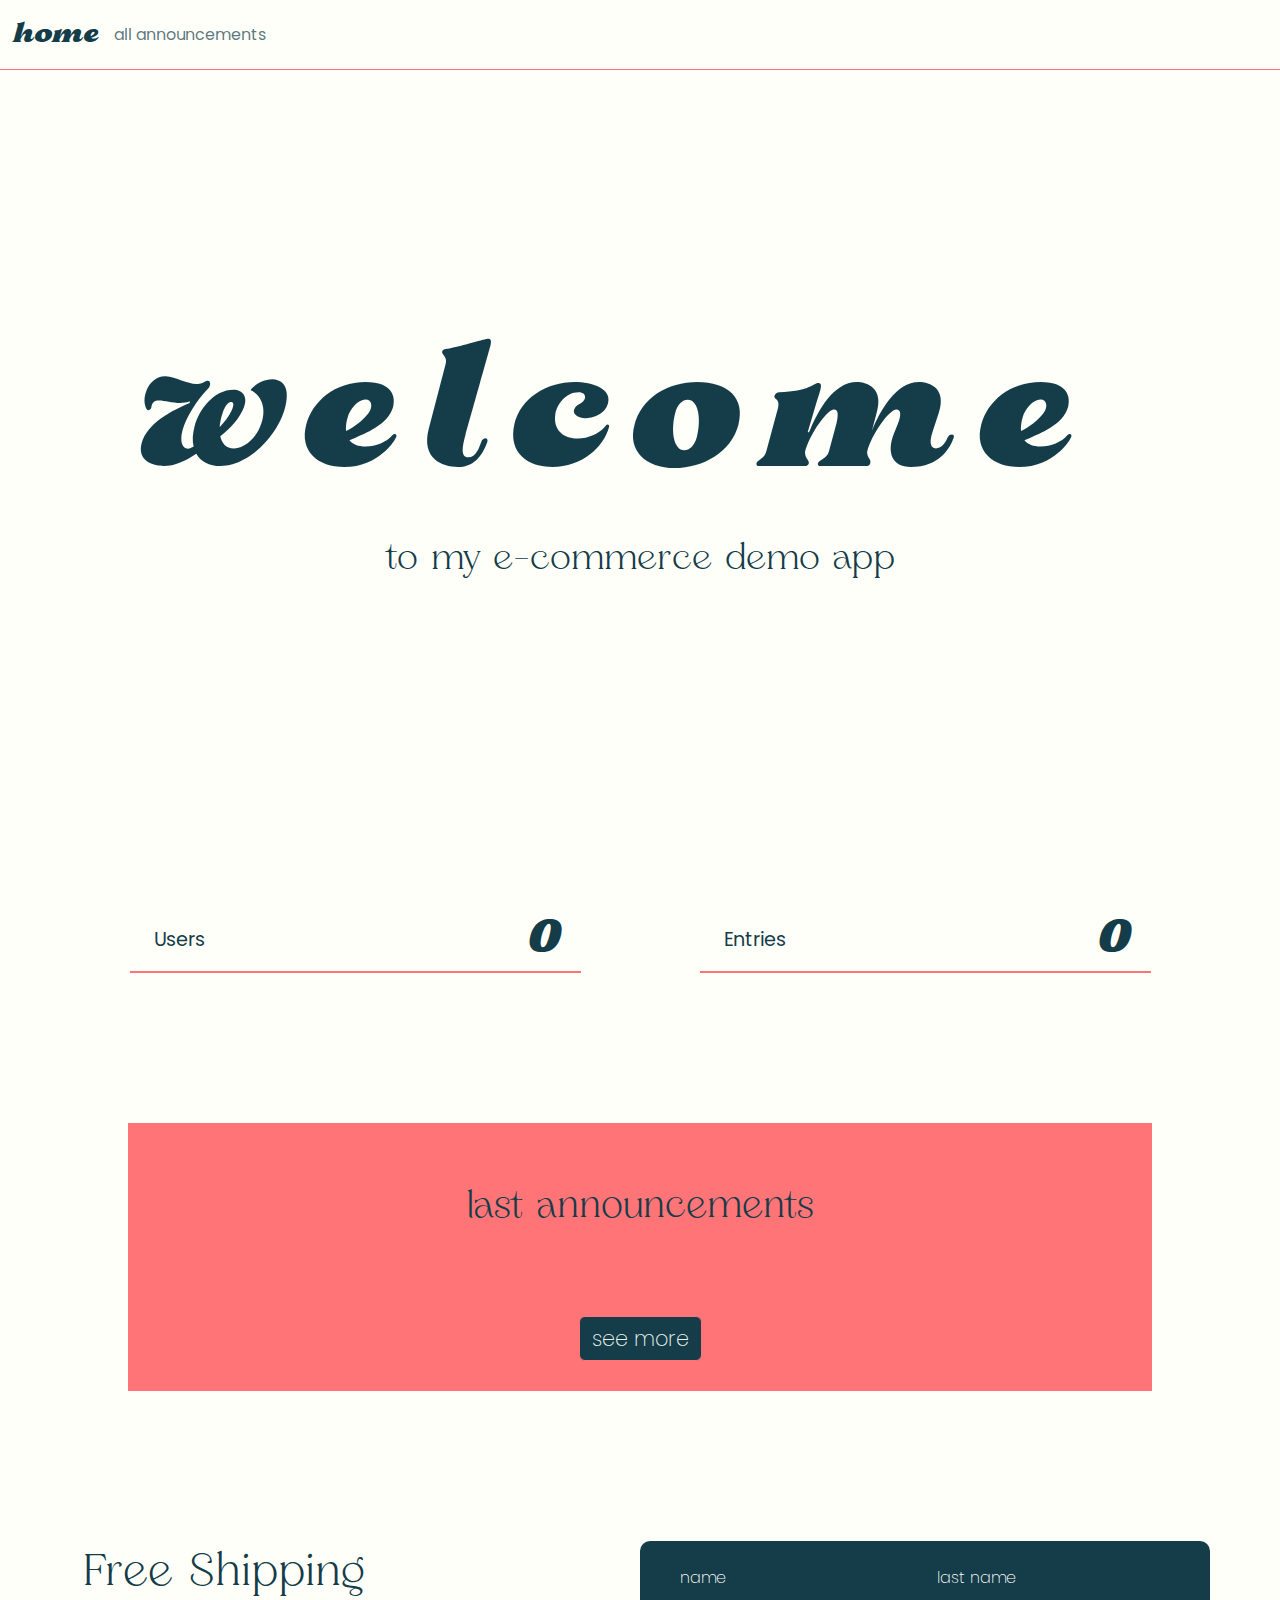
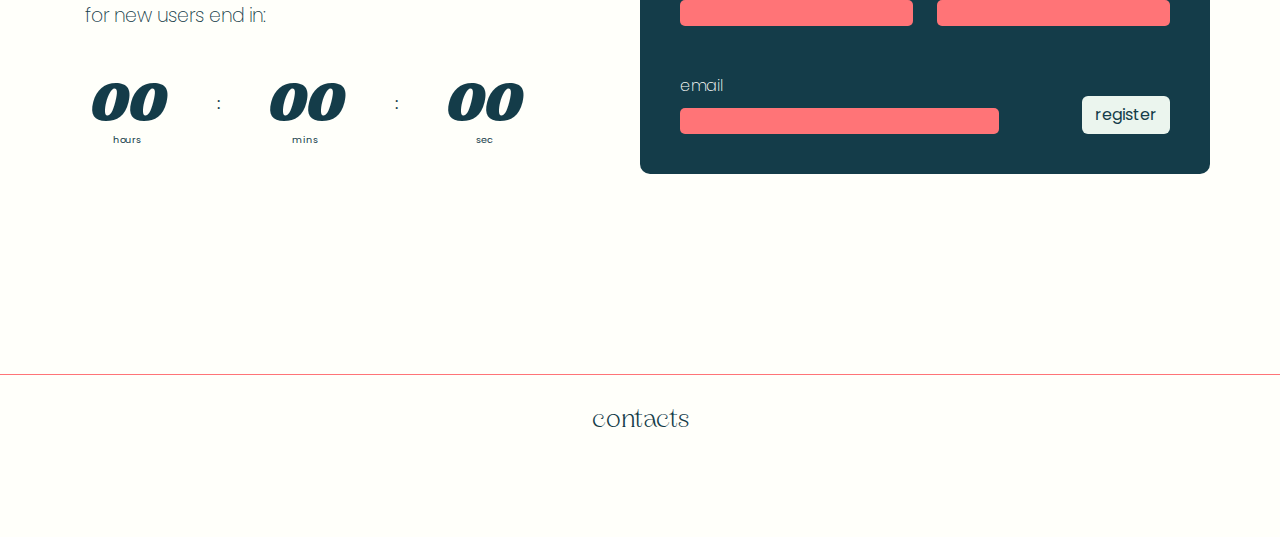
==== commit 807b4cd9: "static index complete" ====
--- a/index.html
+++ b/index.html
@@ -59,14 +59,14 @@
 
     <!-- statistics -->
     <div class="container container-small">
-      <div class="row mb-5 pb-5 justify-content-around statistics-row">
-        <div class="col-12 col-md-5 mt-4">
+      <div class="row justify-content-around statistics-row">
+        <div class="col-12 col-md-5 mt-5">
           <div class="d-flex justify-content-between align-items-end border-statistics w-100 px-4">
             <p class="d-inline-block subject-stat">Users</p>
             <p class="d-inline-block numbers-stat" id="reg-users">0</p>
           </div>
         </div>
-        <div class="col-12 col-md-5 mt-4">
+        <div class="col-12 col-md-5 mt-5">
           <div class="d-flex justify-content-between align-items-end border-statistics w-100 px-4">
             <p class="d-inline-block subject-stat">Entries</p>
             <p class="d-inline-block numbers-stat" id="total-ann">0</p>
@@ -149,13 +149,30 @@
     </div>
 
     <!-- footer -->
-    <footer>
-      <div class="text-center">
-        <h6>Contacts</h6>
-        <p>email: <span>behappy@smile.com</span></p>
-        <p>tel: <span>333 333 33 33</span></p>
-        <p>address: <span>Via Buongiorno, Mi</span></p>
+    <footer class="container-fluid">
+      <div class="row">
+        <div class="col-12 text-center">
+          <h6>contacts</h6>
+        </div>
       </div>
+      <div class="icons row justify-content-around">
+        <div class="col-2 text-center">
+          <i class="fa-brands fa-square-instagram"></i>
+        </div>
+        <div class="col-2 text-center">
+          <i class="fa-solid fa-envelope"></i>
+        </div>
+        <div class="col-2 text-center">
+          <i class="fa-brands fa-linkedin"></i>
+        </div>
+        <div class="col-2 text-center">
+          <i class="fa-solid fa-phone"></i>
+        </div>
+        <div class="col-2 text-center">
+          <i class="fa-solid fa-location-dot"></i>
+        </div>
+      </div>
+
     </footer>
 
     <!-- js links -->
--- a/style.css
+++ b/style.css
@@ -80,6 +80,9 @@
 
 /* STATISTICS */
 
+.statistics-row {
+    margin-bottom: 150px;
+}
 
 .border-statistics {
     border-bottom: 2px solid var(--pink);
@@ -108,10 +111,6 @@
 ::-webkit-scrollbar{
     background: transparent;
 
-}
-
-html {
-    scroll-behavior: smooth;
 }
 
 .last-ann-container {
@@ -200,7 +199,7 @@
 /* PROMOTION */
 
 .promotion-margin {
-    margin-top: 100px;
+    margin-top: 150px;
 }
 
 .time {
@@ -270,7 +269,23 @@
 
 footer {
     height: 100px;
-    margin-top: 100px;
+    margin-top: 200px;
     border-top: 1px solid var(--pink);
     color: var(--dark);
 }
+
+footer h6 {
+    font-family: "ElanorLight";
+    font-size: calc(1.2rem + .6vw);
+    margin-top: 30px;
+}
+
+footer .icons {
+    padding: 20px 0 30px 0;
+
+    & i {
+        font-size: 28px;
+        padding: 20px;
+    }
+
+}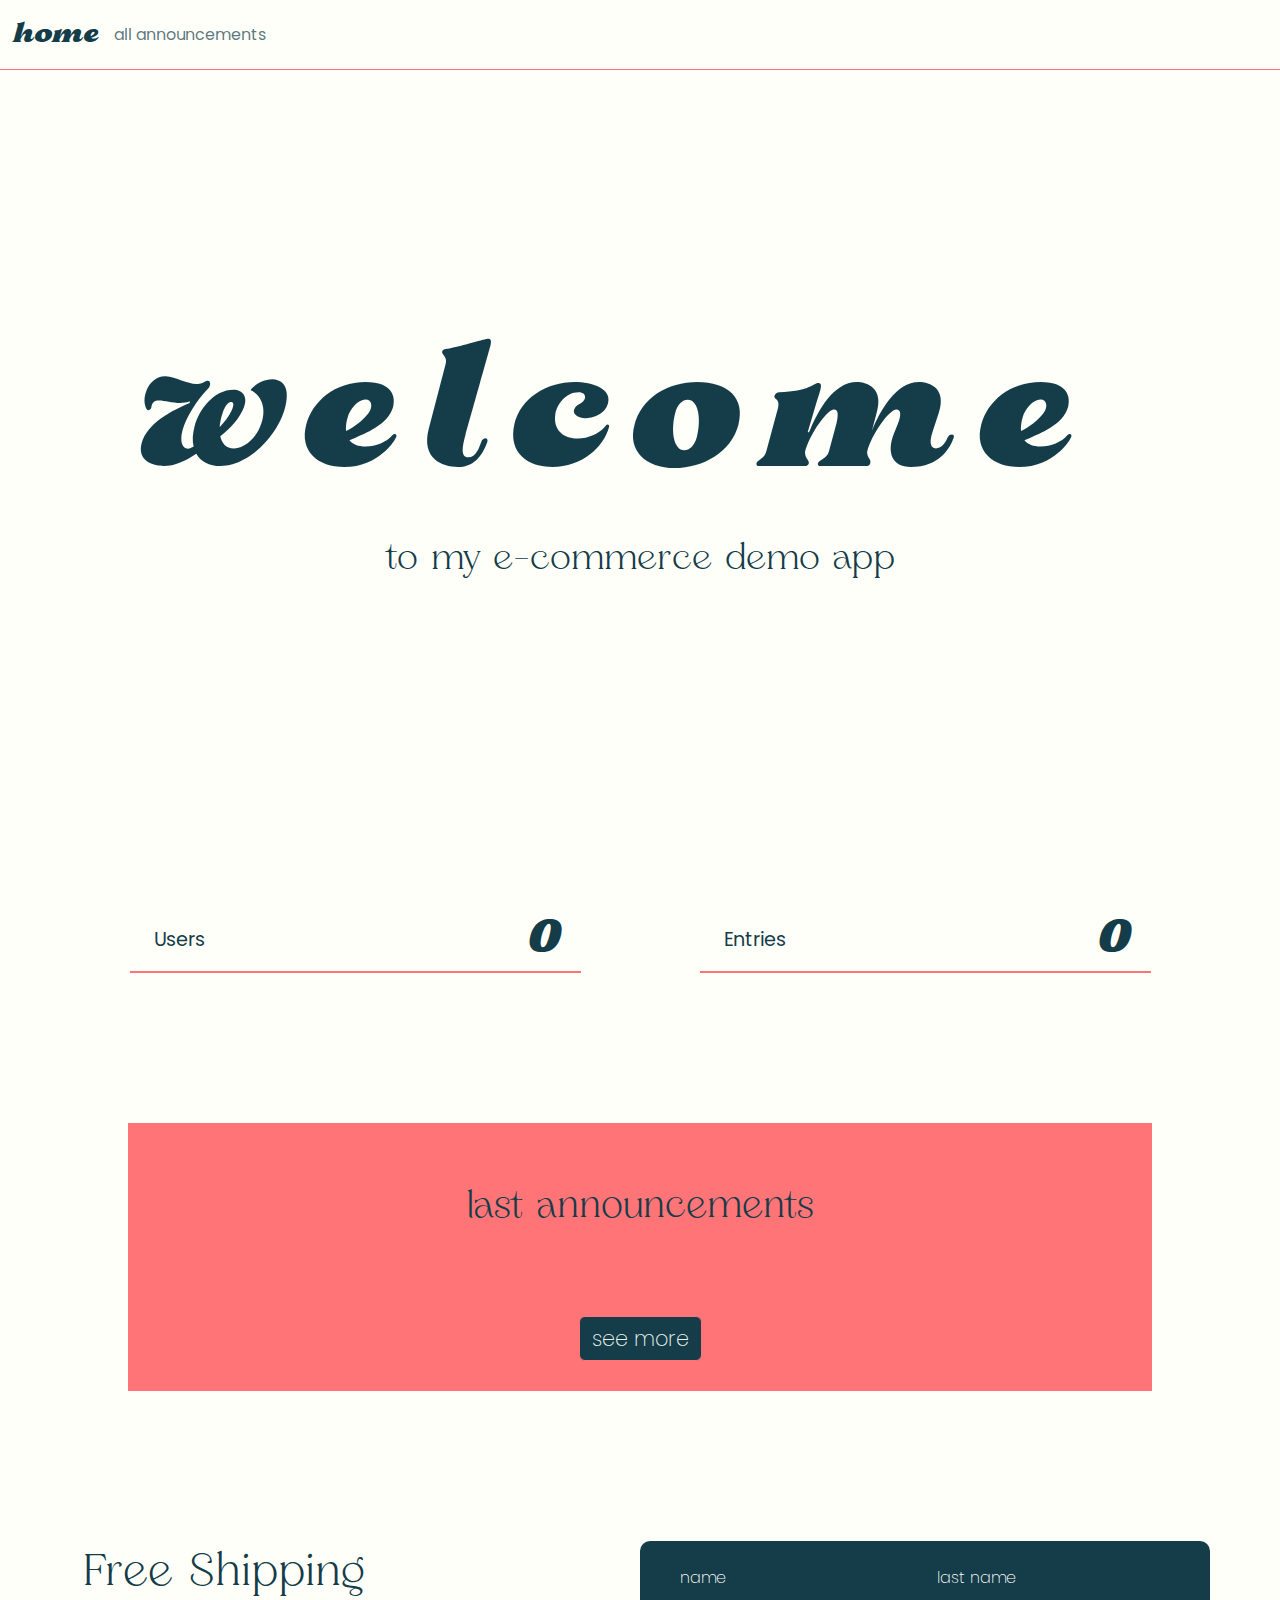
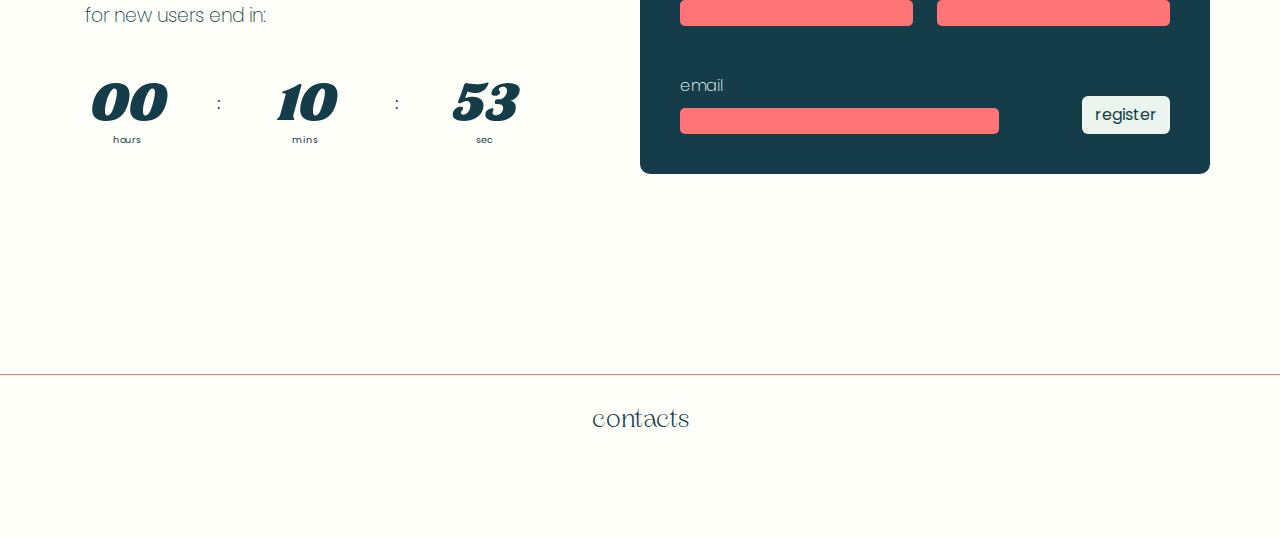
==== commit a4421a84: "logic countdown promotion complete" ====
--- a/index.html
+++ b/index.html
@@ -27,7 +27,7 @@
   <body id="index">
 
     <!-- navbar -->
-    <nav class="navbar navbar-expand-lg sticky-top">
+    <nav class="navbar navbar-expand-lg sticky-top" id="matteo">
         <div class="container-fluid">
           <a class="navbar-brand" href="index.html">home</a>
           <button class="navbar-toggler" type="button" data-bs-toggle="collapse" data-bs-target="#navbarNav" aria-controls="navbarNav" aria-expanded="false" aria-label="Toggle navigation">
@@ -106,12 +106,12 @@
             </div>
             <div class="col-1 time-symbol text-center my-auto">:</div>
             <div class="col-3 time">
-              <p class="text-center m-0 time">00</p>
+              <p class="text-center m-0 time" id="min"></p>
               <p class="text-center time-tag">mins</p>
             </div>
             <div class="col-1 time-symbol text-center my-auto">:</div>
             <div class="col-3 time">
-              <p class="text-center m-0 time">00</p>
+              <p class="text-center m-0 time" id="sec"></p>
               <p class="text-center time-tag">sec</p>
             </div>
           </div>
@@ -123,14 +123,12 @@
             <!-- name - last name -->
             <div class="row">
               <div class="col-6">
-                <div>
-                  <label class="d-block" for="name">name</label>
-                  <input class="" name="name" type="text">
-                </div>
+                <label class="d-block" for="name">name</label>
+                <input type="text" id="name">
               </div>
               <div class="col-6">
                 <label class="d-block" for="last-name">last name</label>
-                <input class="" name="name" type="text">
+                <input type="text" id="last-name">
               </div>
             </div>
             <!-- email - button -->
@@ -178,6 +176,5 @@
     <!-- js links -->
     <script src="https://cdn.jsdelivr.net/npm/bootstrap@5.3.3/dist/js/bootstrap.bundle.min.js" integrity="sha384-YvpcrYf0tY3lHB60NNkmXc5s9fDVZLESaAA55NDzOxhy9GkcIdslK1eN7N6jIeHz" crossorigin="anonymous"></script>
     <script src="script.js"></script>
-
   </body>
 </html>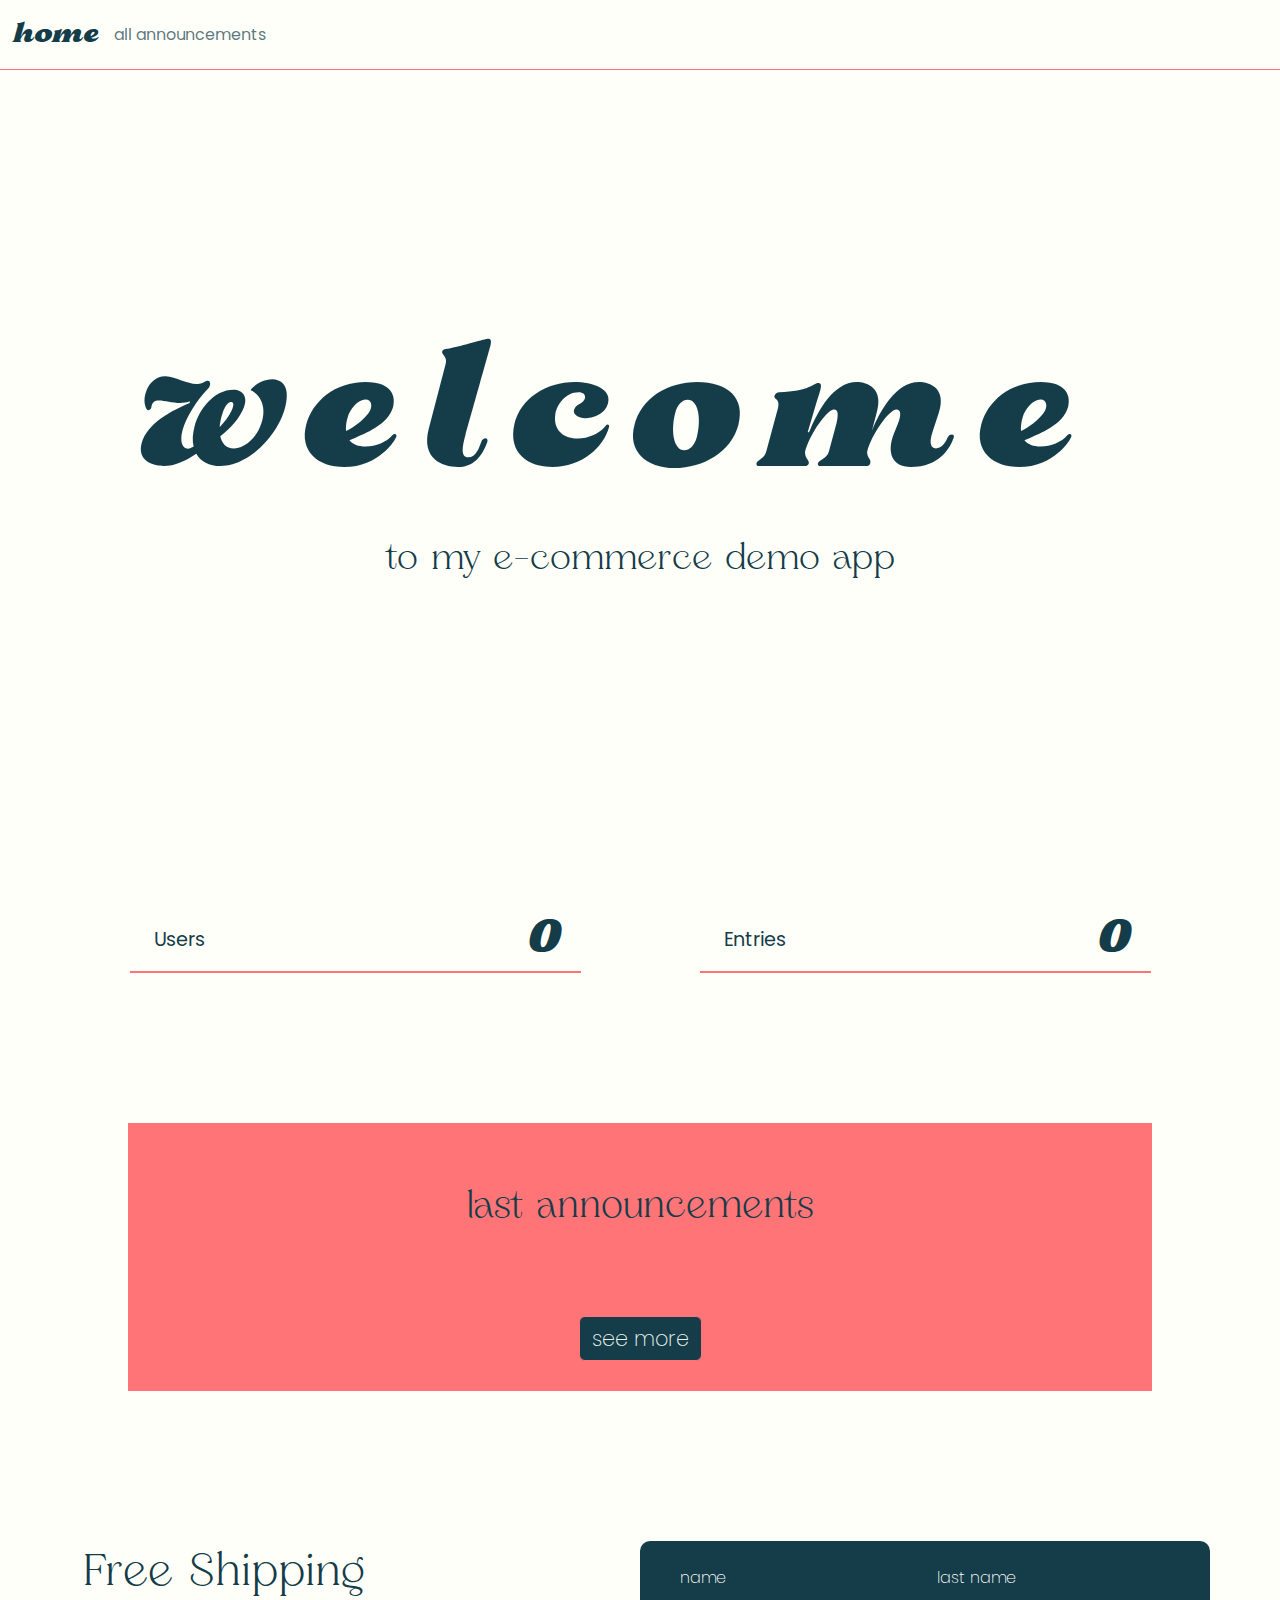
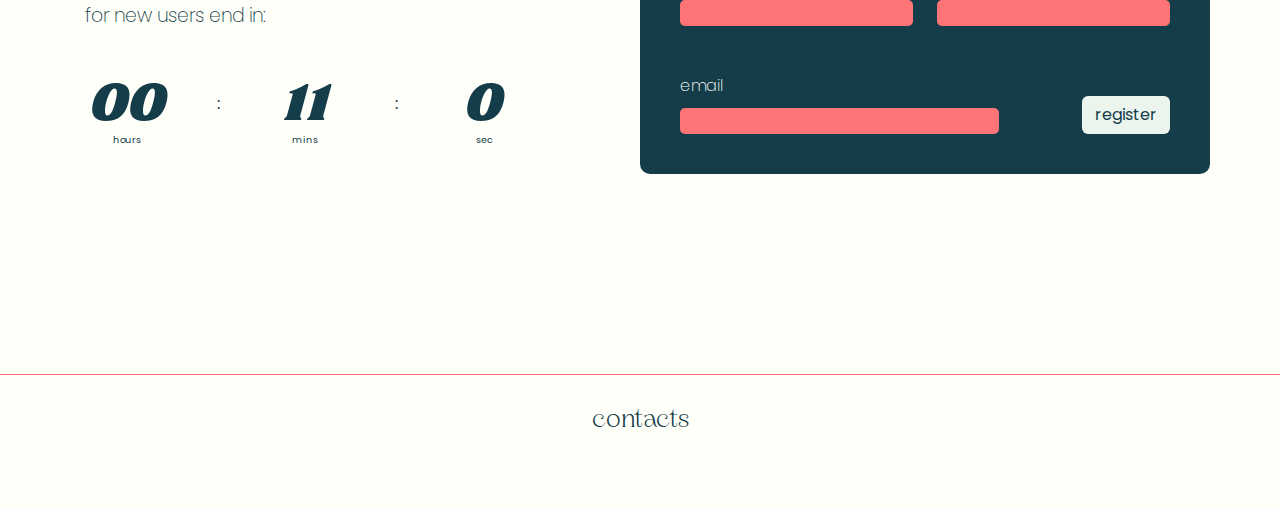
==== commit a957b219: "end day commit" ====
--- a/index.html
+++ b/index.html
@@ -26,6 +26,28 @@
   </head>
   <body id="index">
 
+    <dialog class="dialog d-buy">
+      <div class="conteiner h-100 d-flex flex-column justify-content-center">
+        <div class="row">
+          <div class="col-10 col-sm-8 mx-auto text-center">
+            <h5>Thank You!</h5>
+          </div>
+        </div> 
+        <div class="row">
+          <div class="col-10 col-sm-8 mx-auto text-center mt-4">
+            <p>Your order :</p>
+            <p id="d-title-ann"></p>
+            <p>Has been shipped</p>
+          </div>
+        </div>
+        <div class="row">
+          <div class="col-10 col-sm-8 mx-auto text-center">
+            <button class="btn btn-dialog-buy">close</button>
+          </div>
+        </div>
+      </div>
+    </dialog>
+
     <!-- navbar -->
     <nav class="navbar navbar-expand-lg sticky-top" id="matteo">
         <div class="container-fluid">
--- a/root.css
+++ b/root.css
@@ -2,7 +2,7 @@
     --white: rgb(255, 255, 250);
     --cream: rgb(235, 245, 238);
     --pink: rgb(255, 116, 119);
-    --dark: #143c49;
+    --dark: rgb(20, 60, 73);
     --secondary-dark: #455C63;
 }
 
--- a/style.css
+++ b/style.css
@@ -53,10 +53,10 @@
         color: var(--pink);
     }
     50% {
-        transform: translateX(60px);
-        letter-spacing: 44px;
-    }
-    60% {
+        transform: translateX(48px);
+        letter-spacing: 36px;
+    }
+    80% {
         color: var(--dark);
     }
     100% {
@@ -272,20 +272,62 @@
     margin-top: 200px;
     border-top: 1px solid var(--pink);
     color: var(--dark);
-}
-
-footer h6 {
-    font-family: "ElanorLight";
-    font-size: calc(1.2rem + .6vw);
-    margin-top: 30px;
+
+    & h6 {
+        font-family: "ElanorLight";
+        font-size: calc(1.2rem + .6vw);
+        margin-top: 30px;
+    }
 }
 
 footer .icons {
-    padding: 20px 0 30px 0;
+    padding-bottom: 20px;
 
     & i {
         font-size: 28px;
         padding: 20px;
     }
 
-}+}
+
+
+/* DIALOG */
+
+.dialog {
+    width: 100%;
+    height: 100%;
+    position: fixed;
+    background-color: rgba(20, 60, 73, .95);
+    z-index: 9999;
+
+    & h5 {
+        font-family: "ElanorBold";
+        font-size: calc(3rem + 5vw);
+    }
+
+    & p {
+        font-weight: 300;
+        font-size: calc(1.2rem + .5vw);
+    }
+
+    & p:nth-child(even) {
+        font-weight: 100;
+        font-size: calc(.7rem + .5vw);
+    }
+}
+
+.dialog h5, .dialog p {
+    color: var(--white);
+}
+
+.btn-dialog-buy {
+    margin-top: 40px;
+    background-color: transparent;
+    border: 1px solid var(--white);
+    color: var(--white);
+
+    &:hover {
+        background-color: var(--white);
+        color: var(--dark);
+    }
+}
